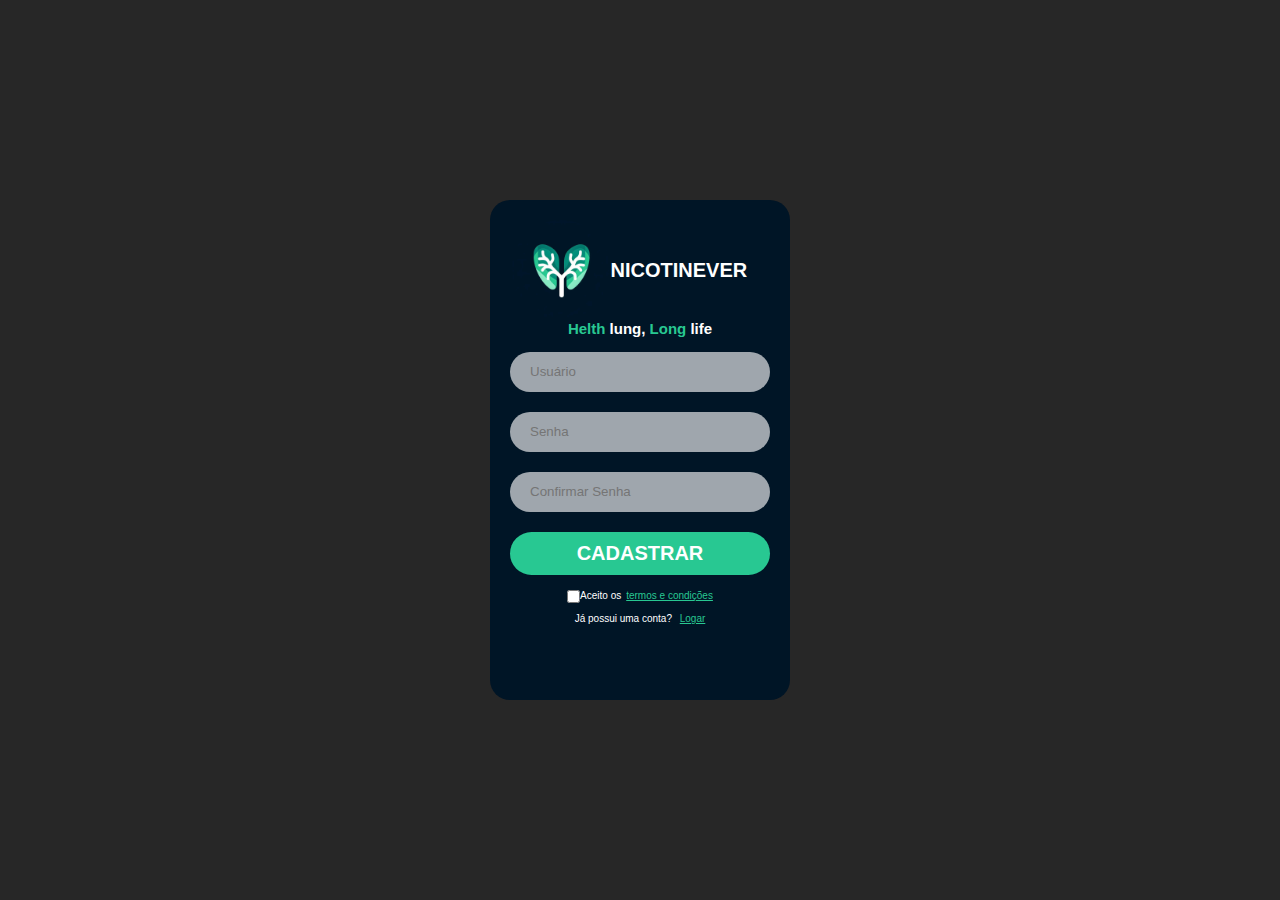
==== cadastro.html @ 7d452484 "subindo os arquivos do projeto" ====
<!DOCTYPE html>
<html lang="pt-br">

<head>
    <meta charset="UTF-8">
    <meta name="viewport" content="width=device-width, initial-scale=1.0">
    <link rel="shortcut icon" type="image/x-icon" href="./images/logo(2).ico">
    <link rel="stylesheet" href="CSS/styleCadastro.css">
    <title>Cadastro</title>
</head>

<body>
    <header>
        <div class="card-login">
            <div class="titulo">
                <img src="/images/logo.jpg" alt="">
                <h1>NICOTINEVER</h1>
            </div>
            <div class="subtitulo">
                <h2><span>Helth</span> lung,
                        <span>Long</span> life</h2>
            </div>

            <form>
                <input type="text" name="usuario" placeholder="Usuário" required>
                <input type="password" name="senha" placeholder="Senha" required>
                <input type="password" name="confirmar senha" placeholder="Confirmar Senha" required>
                <input type="submit" value="CADASTRAR">
                <div class="check">
                    <input type="checkbox" name="" aria-required="true">
                    <label for="termo">Aceito os<a href="termo.html" target="_blank"><span>termos e condições</span></a></label>
                </div>
            </form>
            <p>Já possui uma conta? <a href="index.html">Logar</a></p>
        </div>
    </header>
</body>

</html>
---- CSS/styleCadastro.css ----
*{
    margin: 0;
    padding: 0;
    box-sizing: border-box;
    font-family: 'Roboto', sans-serif;
}


html{
    font-size: 10px;
    color: #fff;
}
body{
    background-color: #000000d8;
}

.card-login{
    background-color: #001526;
    width: 300px;
    height: 500px;
    position: absolute;
    top: 50%;
    left: 50%;
    transform: translate(-50%, -50%);
    padding: 20px;
    border-radius: 20px;
}

.card-login img{
    rotate: 180deg;
    width: 100px;
    height: 100px;
    display: flex;
    margin-left: .2%;
    border-radius: 50%;
}

.card-login .titulo{
    margin-right: 5px;
    display: flex;
    align-items: center;
}

.card-login .subtitulo{
    margin-bottom: 15px;
    color: #ffffff;
    text-align: center;
}

.card-login span{
    margin-bottom: 20px;
    color: #28C892;
    text-align: center;
}


.card-login input[type="text"], .card-login input[type="password"]{
    width: 100%;
    line-height: 40px;
    border: none;
    border-radius: 25px;
    padding: 0 20px;
    color: #000000;
    background-color: #ffffff9f;
}

.card-login input[type="text"]{
    margin-bottom: 20px;
}

.card-login input[type="password"]{
    margin-bottom: 20px;
}


.card-login a{
    color: #28C892;
    margin-left: 5px ;
    margin-top: 5px;
    margin-bottom: 10px;
}

.card-login .check{
    display: flex;
    margin-top: 15px;
    justify-content: center;
    
}
.card-login input[type="submit"]{
    cursor: pointer;
    display: block;
    width: 100%;
    padding: 10px 20px;
    font-size: 20px;
    background-color: #28C892;
    border-radius: 25px;
    border: none;
    font-weight: bold;
    color: #fff;
}

.card-login input[type="submit"]:hover{
    transform: scale(1.05);
    box-shadow: #28c89398;
    transition: 0.2s;
}

.card-login p{
    margin-top: 10px;
    text-align: center;
}

@media screen and (max-width: 768px){
    .card-login{
        align-content: center;
        position: absolute;
        width: 100%;
        height: 100%;
    }
}
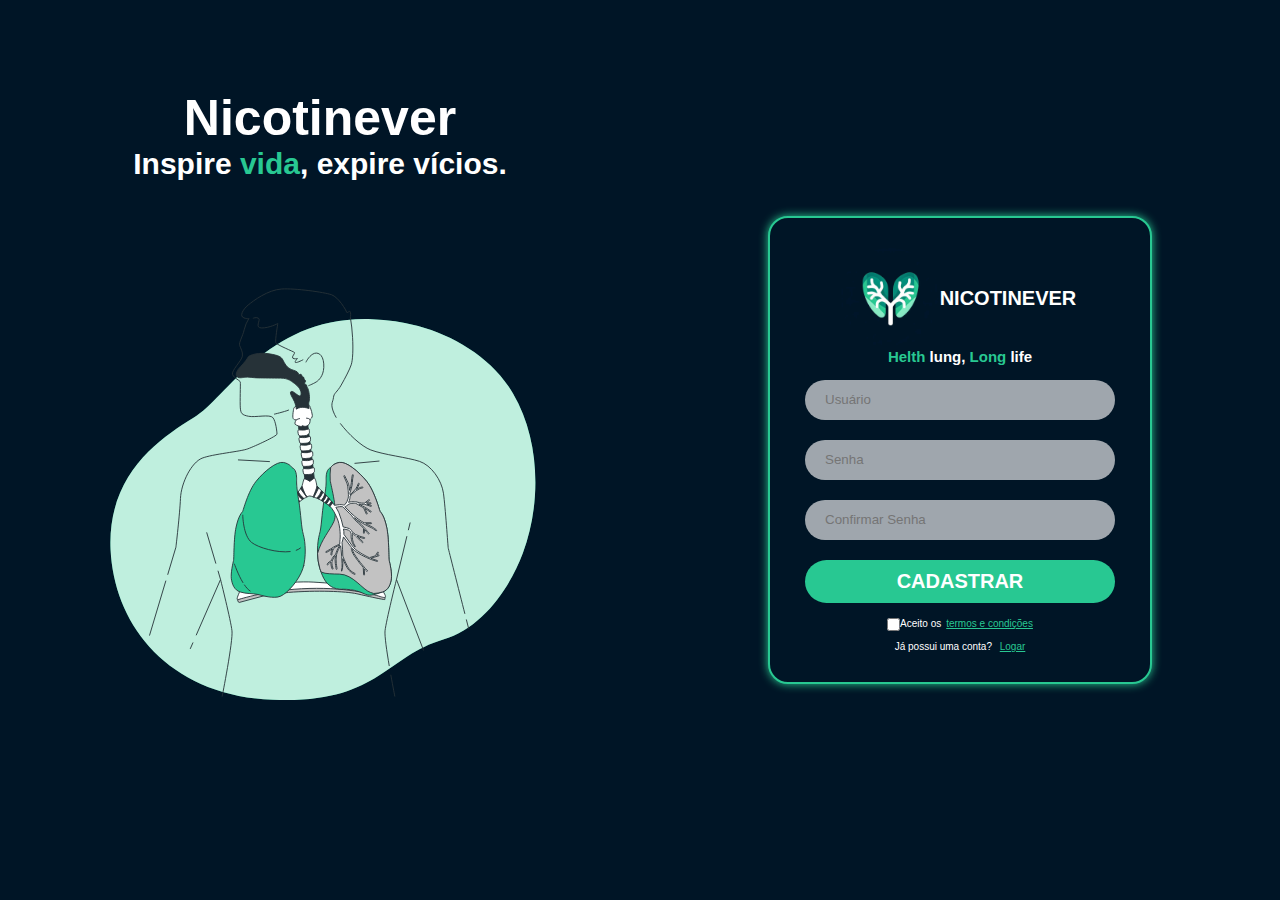
==== commit 7a1ce467: "Alterando tela de login e cadastro" ====
--- a/cadastro.html
+++ b/cadastro.html
@@ -11,27 +11,37 @@
 
 <body>
     <header>
-        <div class="card-login">
-            <div class="titulo">
-                <img src="/images/logo.jpg" alt="">
-                <h1>NICOTINEVER</h1>
-            </div>
-            <div class="subtitulo">
-                <h2><span>Helth</span> lung,
-                        <span>Long</span> life</h2>
+        <div class="main-login">
+            <div class="left-login">
+                <h1>Nicotinever</h1>
+                <h2>Inspire <span>vida</span>, expire vícios.</h2>
+                <img src="images/respira.svg" alt="">
             </div>
 
-            <form>
-                <input type="text" name="usuario" placeholder="Usuário" required>
-                <input type="password" name="senha" placeholder="Senha" required>
-                <input type="password" name="confirmar senha" placeholder="Confirmar Senha" required>
-                <input type="submit" value="CADASTRAR">
-                <div class="check">
-                    <input type="checkbox" name="" aria-required="true">
-                    <label for="termo">Aceito os<a href="termo.html" target="_blank"><span>termos e condições</span></a></label>
+            <div class="right-login">
+                <div class="card-login">
+                    <div class="titulo">
+                        <img src="/images/logo.jpg" alt="">
+                        <h1>NICOTINEVER</h1>
+                    </div>
+                    <div class="subtitulo">
+                        <h2><span>Helth</span> lung,
+                                <span>Long</span> life</h2>
+                    </div>
+
+                    <form>
+                        <input type="text" name="usuario" placeholder="Usuário" required>
+                        <input type="password" name="senha" placeholder="Senha" required>
+                        <input type="password" name="confirmar senha" placeholder="Confirmar Senha" required>
+                        <input type="submit" value="CADASTRAR">
+                        <div class="check">
+                            <input type="checkbox" name="" aria-required="true">
+                            <label for="termo">Aceito os<a href="termo.html" target="_blank"><span>termos e condições</span></a></label>
+                        </div>
+                    </form>
+                    <p>Já possui uma conta? <a href="index.html">Logar</a></p>
                 </div>
-            </form>
-            <p>Já possui uma conta? <a href="index.html">Logar</a></p>
+            </div>   
         </div>
     </header>
 </body>
--- a/CSS/styleCadastro.css
+++ b/CSS/styleCadastro.css
@@ -14,16 +14,63 @@
     background-color: #000000d8;
 }
 
+.main-login{
+    width: 100vw;
+    height: 100vh;
+    background-color: #001526;
+    display: flex;
+    justify-content: center;
+    align-items: center;
+}
+
+.left-login{
+    position: relative;
+    width: 100vh;
+    height: 100vh;
+    display: flex;
+    justify-content: center;
+    align-items: center;
+    flex-direction: column;
+}
+
+.left-login h1{
+    color: white;
+    font-size: 50px;
+}
+
+.left-login h2{
+    font-size: 30px;
+}
+
+.left-login h2 span{
+    color: #28C892;
+    margin-bottom: 100px;
+}
+
+.left-login img{
+    width: 70%;
+    height: 70%;
+}
+
+.right-login{
+    width: 100vh;
+    height: 100vh;
+    display: flex;
+    justify-content: center;
+    align-items: center;
+}
+
 .card-login{
+    width: 60%;
+    display: flex;
+    justify-content: center;
+    align-items: center;
+    flex-direction: column;
+    padding: 30px 35px;
     background-color: #001526;
-    width: 300px;
-    height: 500px;
-    position: absolute;
-    top: 50%;
-    left: 50%;
-    transform: translate(-50%, -50%);
-    padding: 20px;
     border-radius: 20px;
+    border: 2px solid #28C892;
+    box-shadow: 0 0 10px #28C892;
 }
 
 .card-login img{
@@ -97,12 +144,12 @@
     border: none;
     font-weight: bold;
     color: #fff;
+    transition: 0.2s;
 }
 
 .card-login input[type="submit"]:hover{
     transform: scale(1.05);
     box-shadow: #28c89398;
-    transition: 0.2s;
 }
 
 .card-login p{
@@ -111,7 +158,20 @@
 }
 
 @media screen and (max-width: 768px){
+
+    .left-login{
+        display: none;
+    }
+
     .card-login{
+        align-content: center;
+        position: absolute;
+        width: 100%;
+        height: 100%;
+        border: 0;
+        box-shadow: none;
+    }
+    .main-login{
         align-content: center;
         position: absolute;
         width: 100%;
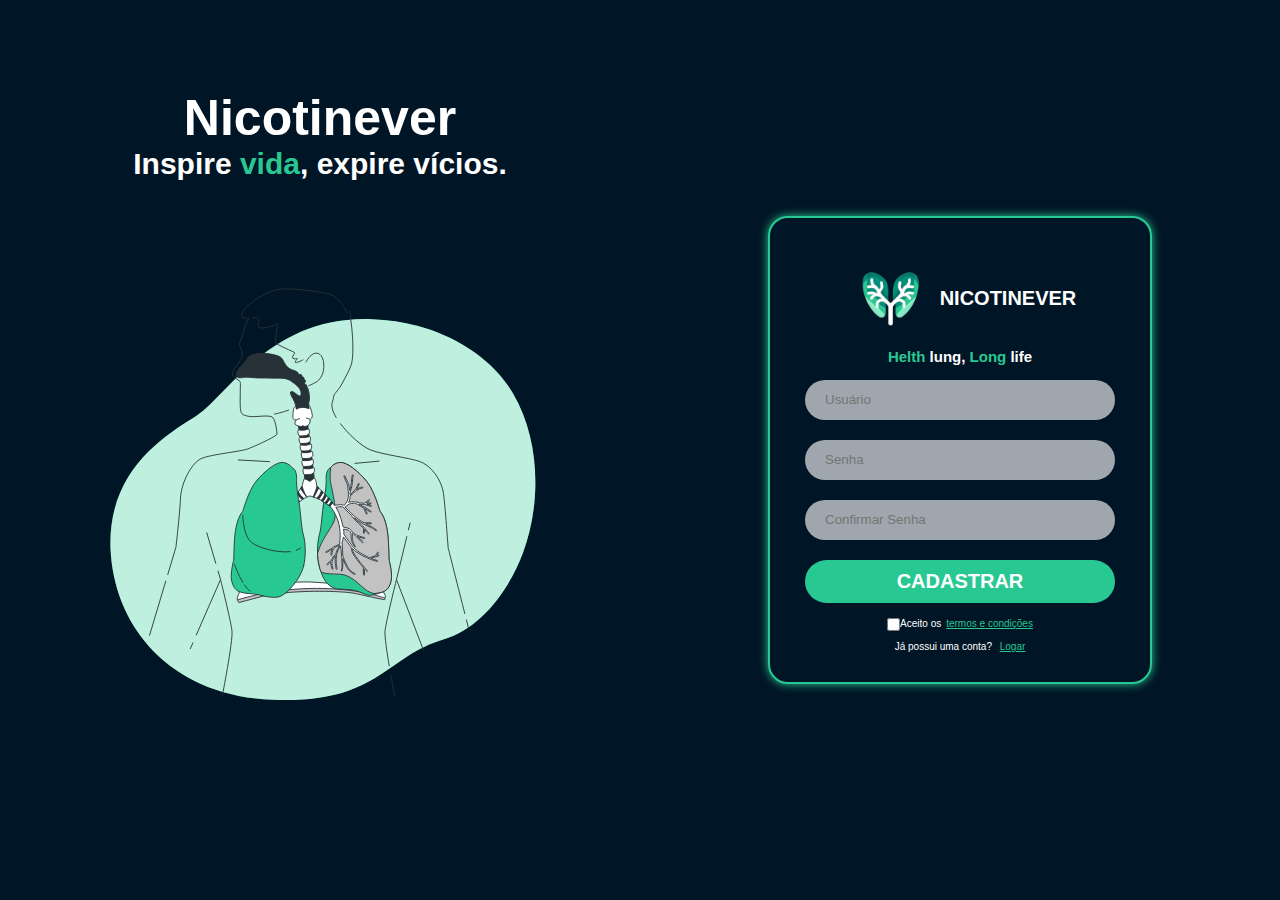
==== commit c90b027d: "Feed responsivo" ====
--- a/cadastro.html
+++ b/cadastro.html
@@ -4,8 +4,8 @@
 <head>
     <meta charset="UTF-8">
     <meta name="viewport" content="width=device-width, initial-scale=1.0">
-    <link rel="shortcut icon" type="image/x-icon" href="./images/logo(2).ico">
-    <link rel="stylesheet" href="CSS/styleCadastro.css">
+    <link rel="shortcut icon" type="image/x-icon" href="assets/images/logo(2).ico">
+    <link rel="stylesheet" href="assets/CSS/styleCadastro.css">
     <title>Cadastro</title>
 </head>
 
@@ -15,13 +15,13 @@
             <div class="left-login">
                 <h1>Nicotinever</h1>
                 <h2>Inspire <span>vida</span>, expire vícios.</h2>
-                <img src="images/respira.svg" alt="">
+                <img src="assets/images/respira.svg" alt="">
             </div>
 
             <div class="right-login">
                 <div class="card-login">
                     <div class="titulo">
-                        <img src="/images/logo.jpg" alt="">
+                        <img src="assets/images/logo.jpg" alt="">
                         <h1>NICOTINEVER</h1>
                     </div>
                     <div class="subtitulo">
--- a/assets/CSS/styleCadastro.css
+++ b/assets/CSS/styleCadastro.css
@@ -0,0 +1,180 @@
+*{
+    margin: 0;
+    padding: 0;
+    box-sizing: border-box;
+    font-family: 'Roboto', sans-serif;
+}
+
+
+html{
+    font-size: 10px;
+    color: #fff;
+}
+body{
+    background-color: #000000d8;
+}
+
+.main-login{
+    width: 100vw;
+    height: 100vh;
+    background-color: #001526;
+    display: flex;
+    justify-content: center;
+    align-items: center;
+}
+
+.left-login{
+    position: relative;
+    width: 100vh;
+    height: 100vh;
+    display: flex;
+    justify-content: center;
+    align-items: center;
+    flex-direction: column;
+}
+
+.left-login h1{
+    color: white;
+    font-size: 50px;
+}
+
+.left-login h2{
+    font-size: 30px;
+}
+
+.left-login h2 span{
+    color: #28C892;
+    margin-bottom: 100px;
+}
+
+.left-login img{
+    width: 70%;
+    height: 70%;
+}
+
+.right-login{
+    width: 100vh;
+    height: 100vh;
+    display: flex;
+    justify-content: center;
+    align-items: center;
+}
+
+.card-login{
+    width: 60%;
+    display: flex;
+    justify-content: center;
+    align-items: center;
+    flex-direction: column;
+    padding: 30px 35px;
+    background-color: #001526;
+    border-radius: 20px;
+    border: 2px solid #28C892;
+    box-shadow: 0 0 10px #28C892;
+}
+
+.card-login img{
+    rotate: 180deg;
+    width: 100px;
+    height: 100px;
+    display: flex;
+    margin-left: .2%;
+    border-radius: 50%;
+}
+
+.card-login .titulo{
+    margin-right: 5px;
+    display: flex;
+    align-items: center;
+}
+
+.card-login .subtitulo{
+    margin-bottom: 15px;
+    color: #ffffff;
+    text-align: center;
+}
+
+.card-login span{
+    margin-bottom: 20px;
+    color: #28C892;
+    text-align: center;
+}
+
+
+.card-login input[type="text"], .card-login input[type="password"]{
+    width: 100%;
+    line-height: 40px;
+    border: none;
+    border-radius: 25px;
+    padding: 0 20px;
+    color: #000000;
+    background-color: #ffffff9f;
+}
+
+.card-login input[type="text"]{
+    margin-bottom: 20px;
+}
+
+.card-login input[type="password"]{
+    margin-bottom: 20px;
+}
+
+
+.card-login a{
+    color: #28C892;
+    margin-left: 5px ;
+    margin-top: 5px;
+    margin-bottom: 10px;
+}
+
+.card-login .check{
+    display: flex;
+    margin-top: 15px;
+    justify-content: center;
+    
+}
+.card-login input[type="submit"]{
+    cursor: pointer;
+    display: block;
+    width: 100%;
+    padding: 10px 20px;
+    font-size: 20px;
+    background-color: #28C892;
+    border-radius: 25px;
+    border: none;
+    font-weight: bold;
+    color: #fff;
+    transition: 0.2s;
+}
+
+.card-login input[type="submit"]:hover{
+    transform: scale(1.05);
+    box-shadow: #28c89398;
+}
+
+.card-login p{
+    margin-top: 10px;
+    text-align: center;
+}
+
+@media screen and (max-width: 768px){
+
+    .left-login{
+        display: none;
+    }
+
+    .card-login{
+        align-content: center;
+        position: absolute;
+        width: 100%;
+        height: 100%;
+        border: 0;
+        box-shadow: none;
+    }
+    .main-login{
+        align-content: center;
+        position: absolute;
+        width: 100%;
+        height: 100%;
+    }
+}